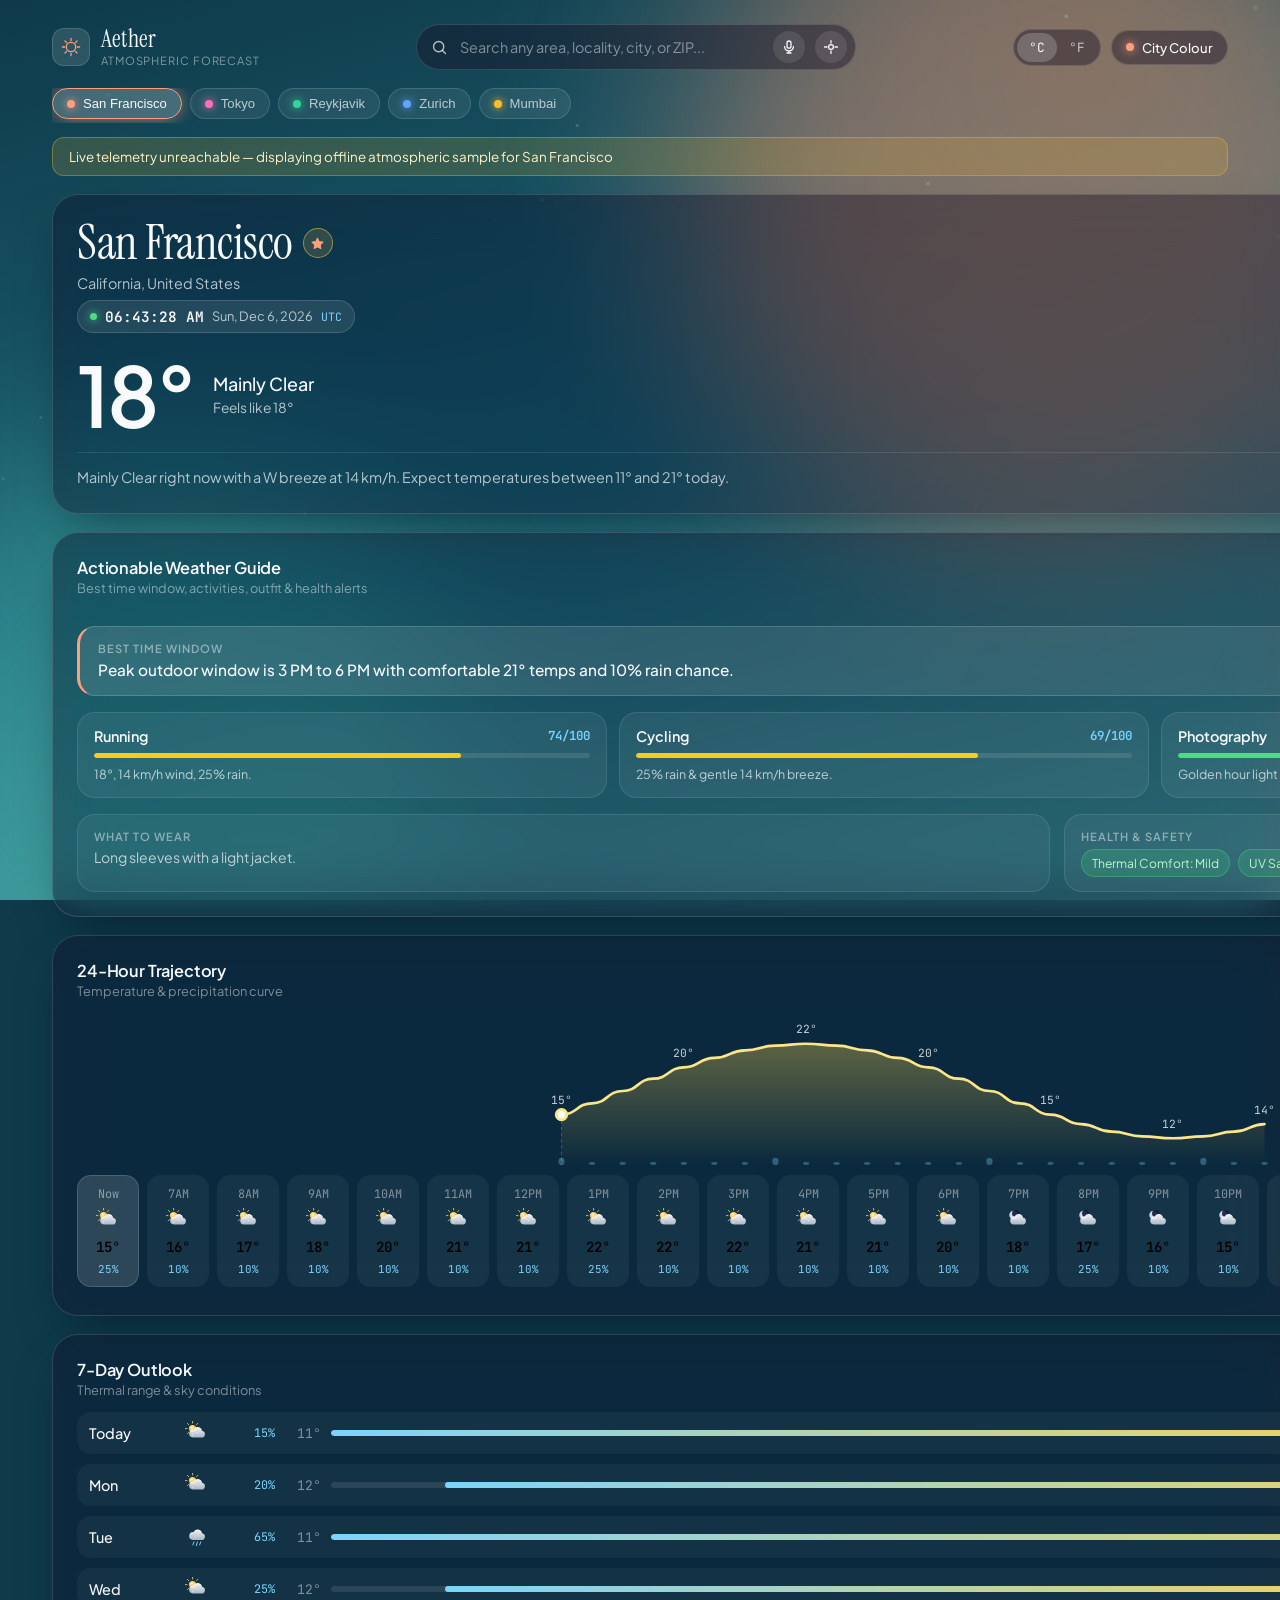
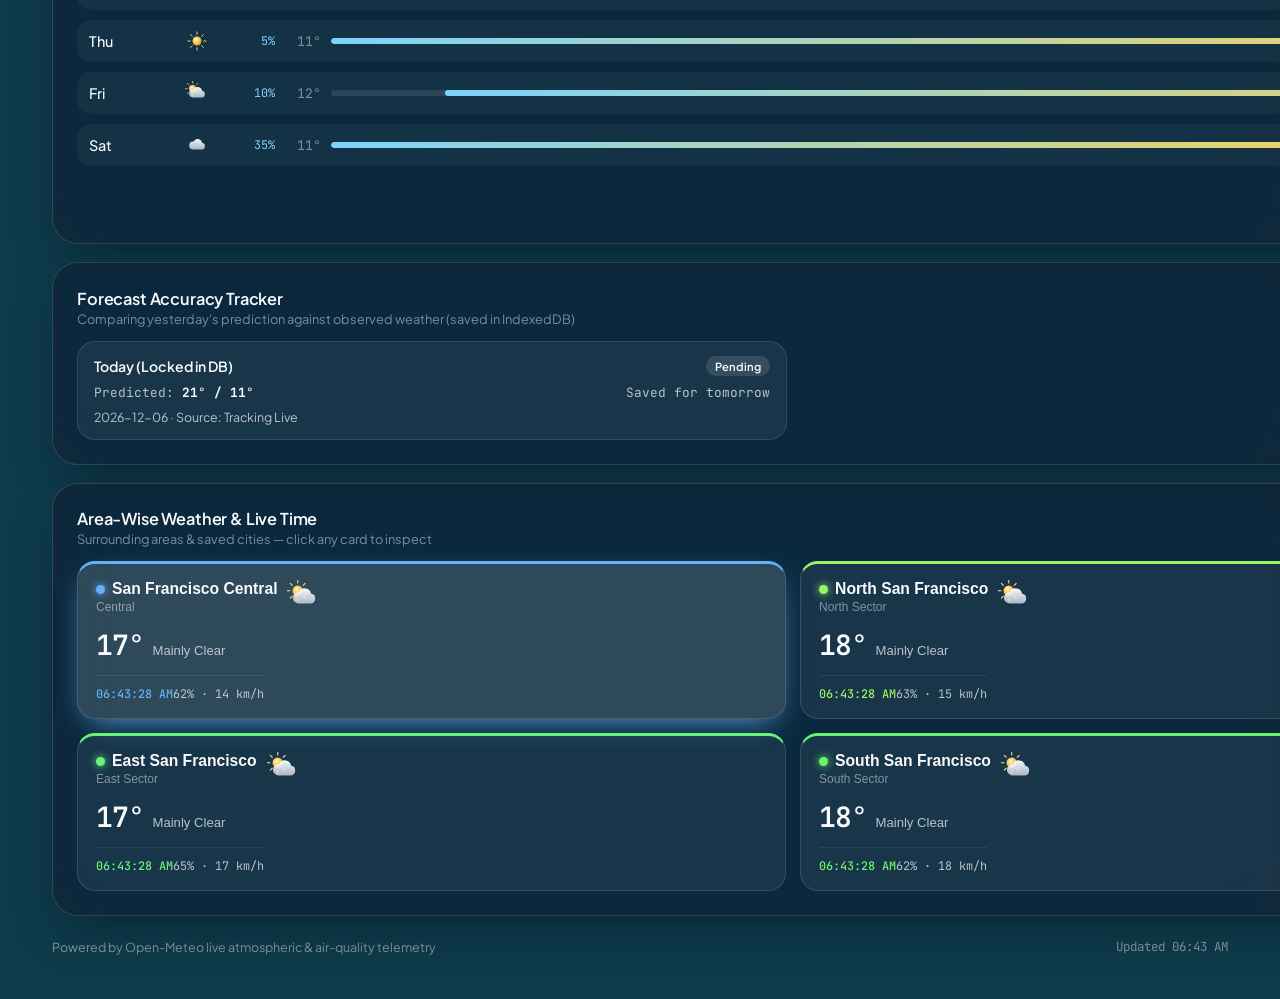
==== index.html @ 6ff091e8 "Aether Weather - live forecast dashboard" ====
<!DOCTYPE html>
<html lang="en">
<head>
  <meta charset="UTF-8" />
  <meta name="viewport" content="width=device-width, initial-scale=1.0" />
  <title>Aether — Atmospheric Weather Forecast</title>
  <link rel="preconnect" href="https://fonts.googleapis.com" />
  <link rel="preconnect" href="https://fonts.gstatic.com" crossorigin />
  <link
    href="https://fonts.googleapis.com/css2?family=Instrument+Serif:ital@0;1&family=JetBrains+Mono:wght@400;500&family=Plus+Jakarta+Sans:wght@400;500;600;700&display=swap"
    rel="stylesheet"
  />
  <link rel="stylesheet" href="styles.css" />
</head>
<body data-theme="clear-day">
  <!-- Shared SVG Gradients (avoids duplicate IDs across weather icons) -->
  <svg width="0" height="0" style="position:absolute;overflow:hidden" aria-hidden="true">
    <defs>
      <radialGradient id="sunCore" cx="40%" cy="35%" r="65%">
        <stop offset="0%" stop-color="#fef9c3" />
        <stop offset="100%" stop-color="#f59e0b" />
      </radialGradient>
      <linearGradient id="cloudGrad" x1="0%" y1="0%" x2="0%" y2="100%">
        <stop offset="0%" stop-color="#ffffff" stop-opacity="0.96" />
        <stop offset="100%" stop-color="#cbd5e1" stop-opacity="0.82" />
      </linearGradient>
    </defs>
  </svg>

  <!-- Dynamic Atmospheric Background -->
  <div class="sky-backdrop" aria-hidden="true">
    <div class="sky-orb orb-primary"></div>
    <div class="sky-orb orb-secondary"></div>
    <div class="sky-grain"></div>
    <canvas id="atmosphere-canvas"></canvas>
  </div>

  <div class="app-shell">
    <!-- Top Bar -->
    <header class="topbar">
      <div class="brand">
        <div class="brand-mark" aria-hidden="true">
          <svg viewBox="0 0 28 28" fill="none">
            <circle cx="14" cy="14" r="6" stroke="currentColor" stroke-width="1.6" />
            <path d="M14 3v3M14 22v3M3 14h3M22 14h3M6.2 6.2l2.1 2.1M19.7 19.7l2.1 2.1M21.8 6.2l-2.1 2.1M8.3 19.7l-2.1 2.1" stroke="currentColor" stroke-width="1.6" stroke-linecap="round" />
          </svg>
        </div>
        <div>
          <span class="brand-name">Aether</span>
          <span class="brand-tag">Atmospheric Forecast</span>
        </div>
      </div>

      <!-- Search Bar -->
      <div class="search-wrap" id="search-wrap">
        <div class="search-box">
          <svg class="search-icon" viewBox="0 0 20 20" fill="none" aria-hidden="true">
            <circle cx="9" cy="9" r="6" stroke="currentColor" stroke-width="1.6" />
            <path d="M13.5 13.5L17 17" stroke="currentColor" stroke-width="1.6" stroke-linecap="round" />
          </svg>
          <input
            id="city-search"
            type="text"
            placeholder="Search any area, locality, city, or ZIP..."
            autocomplete="off"
            aria-label="Search area or city"
          />
          <button id="voice-btn" class="icon-btn" title="Voice search (e.g. 'Weather in Pune')" aria-label="Voice search">
            <svg viewBox="0 0 20 20" fill="none">
              <rect x="7.5" y="2.5" width="5" height="9" rx="2.5" stroke="currentColor" stroke-width="1.6" />
              <path d="M4.5 9.5a5.5 5.5 0 0 0 11 0M10 15v2.5M7.5 17.5h5" stroke="currentColor" stroke-width="1.6" stroke-linecap="round" />
            </svg>
          </button>
          <button id="geo-btn" class="icon-btn" title="Use current location" aria-label="Use current location">
            <svg viewBox="0 0 20 20" fill="none">
              <circle cx="10" cy="10" r="3" stroke="currentColor" stroke-width="1.6" />
              <path d="M10 2v3M10 15v3M2 10h3M15 10h3" stroke="currentColor" stroke-width="1.6" stroke-linecap="round" />
            </svg>
          </button>
        </div>
        <ul id="search-results" class="search-results" role="listbox" hidden></ul>
      </div>

      <!-- Controls -->
      <div class="topbar-actions">
        <div class="unit-toggle" role="group" aria-label="Temperature unit">
          <button class="unit-btn active" data-unit="C">°C</button>
          <button class="unit-btn" data-unit="F">°F</button>
        </div>

        <div class="mood-select-wrap">
          <button id="mood-toggle-btn" class="pill-btn" title="City colour palette or sky mood">
            <span class="mood-dot"></span>
            <span id="mood-label">City Colour</span>
          </button>
          <div id="mood-menu" class="mood-menu" hidden>
            <button data-mood="auto" class="active">City Colour (Auto)</button>
            <button data-mood="clear-day">Clear Daylight</button>
            <button data-mood="golden-dusk">Golden Dusk</button>
            <button data-mood="rain">Monsoon Rain</button>
            <button data-mood="snow">Alpine Snow</button>
            <button data-mood="night">Starlit Night</button>
          </div>
        </div>
      </div>
    </header>

    <!-- Saved Cities Bar -->
    <nav class="saved-cities" id="saved-cities" aria-label="Saved locations"></nav>

    <!-- Status Notice (only shown on fallback/error) -->
    <div id="status-banner" class="status-banner" hidden></div>

    <!-- Main Dashboard Grid -->
    <main class="dashboard">
      <!-- Hero Current Weather -->
      <section class="card hero-card">
        <div class="hero-top">
          <div class="location-meta">
            <div class="location-title-row">
              <h1 id="city-name" class="city-name">Loading...</h1>
              <button id="pin-city-btn" class="pin-btn" title="Pin city to quick bar" aria-label="Pin city">
                <svg viewBox="0 0 20 20" fill="none">
                  <path d="M10 3l2.2 4.5 5 .7-3.6 3.5.8 5-4.4-2.3-4.4 2.3.8-5L2.8 8.2l5-.7L10 3z" stroke="currentColor" stroke-width="1.5" stroke-linejoin="round" />
                </svg>
              </button>
            </div>
            <p id="city-region" class="city-region">—</p>
            <div class="live-clock-box">
              <span class="live-dot" aria-hidden="true"></span>
              <span id="live-time" class="live-time mono">--:--:--</span>
              <span id="live-date" class="live-date">—</span>
              <span id="live-tz" class="live-tz mono">—</span>
            </div>
          </div>

          <div class="hero-emblem" id="hero-emblem" aria-hidden="true"></div>
        </div>

        <div class="hero-main">
          <div class="temp-display">
            <span id="current-temp" class="current-temp">--°</span>
            <div class="temp-meta">
              <span id="condition-text" class="condition-text">—</span>
              <span id="feels-like" class="feels-like">Feels like --°</span>
            </div>
          </div>

          <div class="hero-range">
            <div class="range-stat">
              <span class="stat-label">High</span>
              <span id="today-high" class="stat-val mono">--°</span>
            </div>
            <div class="range-divider"></div>
            <div class="range-stat">
              <span class="stat-label">Low</span>
              <span id="today-low" class="stat-val mono">--°</span>
            </div>
            <div class="range-divider"></div>
            <div class="range-stat">
              <span class="stat-label">Precip</span>
              <span id="today-precip" class="stat-val mono">--%</span>
            </div>
          </div>
        </div>

        <p id="atmosphere-summary" class="atmosphere-summary">
          Gathering real-time atmospheric telemetry...
        </p>
      </section>

      <!-- Practical "So What?" Card: Best Window, Activities, Outfit & Health -->
      <section class="card insights-card" id="insights-section">
        <div class="card-header">
          <div>
            <h2 class="card-title">Actionable Weather Guide</h2>
            <p class="card-subtitle">Best time window, activities, outfit &amp; health alerts</p>
          </div>
          <span id="umbrella-pill" class="badge">—</span>
        </div>

        <div class="window-banner" id="best-window-banner">
          <span class="window-kicker">Best Time Window</span>
          <p id="best-window-text" class="window-text">Analyzing hourly forecast...</p>
        </div>

        <div class="activities-grid" id="activities-grid"></div>

        <div class="wear-health-row">
          <div class="wear-box">
            <span class="mini-label">What to Wear</span>
            <p id="wear-advice" class="wear-text">—</p>
          </div>
          <div class="health-box">
            <span class="mini-label">Health &amp; Safety</span>
            <div id="health-alerts" class="health-pills"></div>
          </div>
        </div>
      </section>

      <!-- Hourly Forecast + Interactive SVG Curve -->
      <section class="card hourly-card">
        <div class="card-header">
          <div>
            <h2 class="card-title">24-Hour Trajectory</h2>
            <p class="card-subtitle">Temperature &amp; precipitation curve</p>
          </div>
          <div id="hourly-focus-readout" class="hourly-focus mono">Hover or tap an hour</div>
        </div>

        <div class="curve-container">
          <svg id="hourly-curve-svg" viewBox="0 0 720 144" aria-label="24-hour temperature curve"></svg>
        </div>

        <div class="hourly-strip" id="hourly-strip"></div>
      </section>

      <!-- 7-Day Outlook -->
      <section class="card weekly-card">
        <div class="card-header">
          <div>
            <h2 class="card-title">7-Day Outlook</h2>
            <p class="card-subtitle">Thermal range &amp; sky conditions</p>
          </div>
        </div>
        <div class="weekly-list" id="weekly-list"></div>
      </section>

      <!-- Telemetry Bento Grid -->
      <section class="telemetry-grid">
        <!-- Air Quality -->
        <article class="card metric-card">
          <div class="metric-head">
            <span class="metric-label">Air Quality</span>
            <span id="aqi-badge" class="badge">—</span>
          </div>
          <div class="metric-primary">
            <span id="aqi-value" class="metric-value mono">--</span>
            <span class="metric-unit">US AQI</span>
          </div>
          <div class="aqi-bar-track">
            <div id="aqi-bar-fill" class="aqi-bar-fill" style="width: 0%"></div>
          </div>
          <p id="aqi-detail" class="metric-foot">PM2.5 — · PM10 —</p>
        </article>

        <!-- Solar Arc -->
        <article class="card metric-card">
          <div class="metric-head">
            <span class="metric-label">Solar Cycle</span>
            <span id="daylight-duration" class="metric-tag mono">--h --m</span>
          </div>
          <div class="solar-arc-wrap">
            <svg id="solar-arc-svg" viewBox="0 0 220 96" aria-hidden="true">
              <defs>
                <linearGradient id="solarGrad" x1="0%" y1="0%" x2="100%" y2="0%">
                  <stop offset="0%" stop-color="rgba(255,255,255,0.25)" />
                  <stop offset="50%" stop-color="rgba(255,214,130,0.95)" />
                  <stop offset="100%" stop-color="rgba(255,255,255,0.25)" />
                </linearGradient>
              </defs>
              <line x1="14" y1="78" x2="206" y2="78" stroke="rgba(255,255,255,0.16)" stroke-dasharray="3 4" />
              <path d="M 22 78 A 88 68 0 0 1 198 78" fill="none" stroke="rgba(255,255,255,0.14)" stroke-width="2" />
              <path id="solar-progress-path" d="M 22 78 A 88 68 0 0 1 198 78" fill="none" stroke="url(#solarGrad)" stroke-width="2.5" stroke-linecap="round" />
              <circle id="solar-sun-dot" cx="110" cy="10" r="6" fill="#ffd98a" />
              <circle id="solar-sun-glow" cx="110" cy="10" r="12" fill="rgba(255,217,138,0.28)" />
            </svg>
          </div>
          <div class="solar-times mono">
            <span>↑ <strong id="sunrise-time">--:--</strong></span>
            <span id="moon-phase-label" class="moon-chip" title="Current lunar phase">◐ —</span>
            <span>↓ <strong id="sunset-time">--:--</strong></span>
          </div>
        </article>

        <!-- Wind Compass -->
        <article class="card metric-card">
          <div class="metric-head">
            <span class="metric-label">Wind</span>
            <span id="wind-dir-label" class="metric-tag mono">—</span>
          </div>
          <div class="wind-body">
            <div>
              <div class="metric-primary">
                <span id="wind-speed" class="metric-value mono">--</span>
                <span id="wind-unit" class="metric-unit">km/h</span>
              </div>
              <p id="wind-gusts" class="metric-foot">Gusts up to -- km/h</p>
            </div>
            <div class="compass" aria-hidden="true">
              <span class="compass-n">N</span>
              <div class="compass-needle" id="compass-needle"></div>
            </div>
          </div>
        </article>

        <!-- UV Index -->
        <article class="card metric-card">
          <div class="metric-head">
            <span class="metric-label">UV Index</span>
            <span id="uv-badge" class="badge">—</span>
          </div>
          <div class="metric-primary">
            <span id="uv-value" class="metric-value mono">--</span>
            <span class="metric-unit">index</span>
          </div>
          <div class="uv-scale">
            <div id="uv-marker" class="uv-marker" style="left: 0%"></div>
          </div>
          <p id="uv-advice" class="metric-foot">—</p>
        </article>

        <!-- Humidity & Dew Point -->
        <article class="card metric-card">
          <div class="metric-head">
            <span class="metric-label">Humidity</span>
            <span class="metric-tag">Dew Point</span>
          </div>
          <div class="metric-primary">
            <span id="humidity-value" class="metric-value mono">--%</span>
          </div>
          <p id="dew-point" class="metric-foot">Dew point at --° right now</p>
        </article>

        <!-- Pressure & Visibility -->
        <article class="card metric-card">
          <div class="metric-head">
            <span class="metric-label">Pressure &amp; Clarity</span>
            <span id="cloud-cover" class="metric-tag mono">--% clouds</span>
          </div>
          <div class="metric-primary">
            <span id="pressure-value" class="metric-value mono">----</span>
            <span class="metric-unit">hPa</span>
          </div>
          <p id="visibility-value" class="metric-foot">Visibility -- km</p>
        </article>
      </section>

      <!-- Smart Forecast Accuracy Tracker (IndexedDB + Previous Runs) -->
      <section class="card accuracy-card" id="accuracy-section">
        <div class="card-header area-header">
          <div>
            <h2 class="card-title">Forecast Accuracy Tracker</h2>
            <p id="accuracy-subtitle" class="card-subtitle">Comparing yesterday's prediction against observed weather (saved in IndexedDB)</p>
          </div>
          <div class="accuracy-score-pill">
            <span class="mini-label">City Score</span>
            <span id="accuracy-score" class="accuracy-score-val mono">--%</span>
          </div>
        </div>
        <div id="accuracy-grid" class="accuracy-grid"></div>
      </section>

      <!-- Area-Wise Weather & Live Time -->
      <section class="card area-wise-card" id="area-wise-section">
        <div class="card-header area-header">
          <div>
            <h2 class="card-title">Area-Wise Weather &amp; Live Time</h2>
            <p id="area-subtitle" class="card-subtitle">Surrounding areas &amp; saved cities — click any card to inspect</p>
          </div>
          <div class="area-tabs" role="tablist" aria-label="Area view mode">
            <button class="area-tab active" data-area-tab="nearby" role="tab" aria-selected="true">Nearby Areas</button>
            <button class="area-tab" data-area-tab="saved" role="tab" aria-selected="false">All Cities</button>
          </div>
        </div>
        <div class="area-grid" id="area-grid"></div>
      </section>
    </main>

    <footer class="footer">
      <span>Powered by Open-Meteo live atmospheric &amp; air-quality telemetry</span>
      <span id="last-updated" class="mono">Updated —</span>
    </footer>
  </div>

  <script src="app.js"></script>
</body>
</html>
---- styles.css ----
:root {
  --font-sans: "Plus Jakarta Sans", -apple-system, BlinkMacSystemFont, "Segoe UI", sans-serif;
  --font-serif: "Instrument Serif", Georgia, serif;
  --font-mono: "JetBrains Mono", ui-monospace, SFMono-Regular, monospace;

  --text-primary: #f8fafc;
  --text-secondary: rgba(248, 250, 252, 0.72);
  --text-muted: rgba(248, 250, 252, 0.48);

  --glass-bg: rgba(15, 23, 42, 0.36);
  --glass-bg-hover: rgba(15, 23, 42, 0.48);
  --glass-border: rgba(255, 255, 255, 0.14);
  --glass-highlight: rgba(255, 255, 255, 0.22);

  --accent: #7dd3fc;
  --accent-warm: #fcd34d;

  /* Theme backdrop defaults (Clear Day) */
  --sky-top: #1a4b84;
  --sky-mid: #3a77b5;
  --sky-bottom: #73a6d4;
  --orb-1: rgba(253, 224, 71, 0.34);
  --orb-2: rgba(125, 211, 252, 0.28);

  --radius-lg: 26px;
  --radius-md: 18px;
  --radius-sm: 12px;
  --shadow-card: 0 20px 50px -20px rgba(3, 7, 18, 0.55);
}

/* Dynamic Atmospheric Themes */
body[data-theme="clear-day"] {
  --sky-top: #143d73;
  --sky-mid: #2b68a8;
  --sky-bottom: #6ca6d9;
  --orb-1: rgba(254, 240, 138, 0.36);
  --orb-2: rgba(56, 189, 248, 0.3);
  --accent: #bae6fd;
}

body[data-theme="golden-dusk"] {
  --sky-top: #261b3e;
  --sky-mid: #7d385a;
  --sky-bottom: #d97a54;
  --orb-1: rgba(251, 146, 60, 0.45);
  --orb-2: rgba(244, 114, 182, 0.28);
  --accent: #fed7aa;
  --glass-bg: rgba(24, 16, 36, 0.42);
}

body[data-theme="rain"] {
  --sky-top: #0f1c2e;
  --sky-mid: #1d354d;
  --sky-bottom: #334e68;
  --orb-1: rgba(96, 165, 250, 0.24);
  --orb-2: rgba(45, 212, 191, 0.16);
  --accent: #93c5fd;
  --glass-bg: rgba(10, 18, 30, 0.48);
}

body[data-theme="snow"] {
  --sky-top: #2a3e59;
  --sky-mid: #4e6988;
  --sky-bottom: #8ba5c0;
  --orb-1: rgba(224, 242, 254, 0.38);
  --orb-2: rgba(186, 230, 253, 0.28);
  --accent: #e0f2fe;
  --glass-bg: rgba(19, 31, 48, 0.4);
}

body[data-theme="night"] {
  --sky-top: #060b19;
  --sky-mid: #0e1933;
  --sky-bottom: #1b2c4f;
  --orb-1: rgba(129, 140, 248, 0.26);
  --orb-2: rgba(56, 189, 248, 0.18);
  --accent: #c7d2fe;
  --glass-bg: rgba(8, 13, 28, 0.54);
}

*,
*::before,
*::after {
  box-sizing: border-box;
}

html,
body {
  margin: 0;
  padding: 0;
  min-height: 100%;
  font-family: var(--font-sans);
  color: var(--text-primary);
  background: var(--sky-top);
  -webkit-font-smoothing: antialiased;
  overflow-x: hidden;
}

.mono {
  font-family: var(--font-mono);
  font-variant-numeric: tabular-nums;
}

/* Sky Backdrop */
.sky-backdrop {
  position: fixed;
  inset: 0;
  z-index: 0;
  background: linear-gradient(165deg, var(--sky-top) 0%, var(--sky-mid) 52%, var(--sky-bottom) 100%);
  transition: background 1.2s ease;
  overflow: hidden;
  pointer-events: none;
}

.sky-orb {
  position: absolute;
  border-radius: 50%;
  filter: blur(85px);
  transition: background 1.2s ease, transform 1.2s ease;
  animation: drift 22s ease-in-out infinite alternate;
}

.orb-primary {
  width: 56vw;
  height: 56vw;
  max-width: 720px;
  max-height: 720px;
  top: -18%;
  right: -10%;
  background: var(--orb-1);
}

.orb-secondary {
  width: 48vw;
  height: 48vw;
  max-width: 620px;
  max-height: 620px;
  bottom: -18%;
  left: -12%;
  background: var(--orb-2);
  animation-delay: -9s;
}

.sky-grain {
  position: absolute;
  inset: 0;
  opacity: 0.04;
  background-image: radial-gradient(rgba(255, 255, 255, 0.8) 0.6px, transparent 0.6px);
  background-size: 14px 14px;
}

#atmosphere-canvas {
  position: absolute;
  inset: 0;
  width: 100%;
  height: 100%;
}

@keyframes drift {
  0% { transform: translate3d(0, 0, 0) scale(1); }
  100% { transform: translate3d(-35px, 28px, 0) scale(1.08); }
}

/* App Shell */
.app-shell {
  position: relative;
  z-index: 1;
  max-width: 1220px;
  margin: 0 auto;
  padding: 24px 22px 44px;
}

/* Top Bar */
.topbar {
  display: flex;
  align-items: center;
  justify-content: space-between;
  gap: 16px;
  flex-wrap: wrap;
}

.brand {
  display: flex;
  align-items: center;
  gap: 11px;
}

.brand-mark {
  width: 38px;
  height: 38px;
  display: grid;
  place-items: center;
  border-radius: 12px;
  background: rgba(255, 255, 255, 0.12);
  border: 1px solid var(--glass-border);
  backdrop-filter: blur(14px);
  color: var(--accent-warm);
}

.brand-mark svg {
  width: 22px;
  height: 22px;
}

.brand-name {
  display: block;
  font-family: var(--font-serif);
  font-size: 1.5rem;
  line-height: 1;
  letter-spacing: 0.01em;
}

.brand-tag {
  display: block;
  font-size: 0.7rem;
  letter-spacing: 0.08em;
  text-transform: uppercase;
  color: var(--text-muted);
  margin-top: 2px;
}

/* Search Box */
.search-wrap {
  position: relative;
  flex: 1 1 320px;
  max-width: 440px;
}

.search-box {
  display: flex;
  align-items: center;
  gap: 10px;
  padding: 6px 8px 6px 14px;
  border-radius: 999px;
  background: var(--glass-bg);
  border: 1px solid var(--glass-border);
  backdrop-filter: blur(20px);
  transition: border-color 0.2s ease, background 0.2s ease;
}

.search-box:focus-within {
  border-color: var(--glass-highlight);
  background: var(--glass-bg-hover);
}

.search-icon {
  width: 17px;
  height: 17px;
  color: var(--text-secondary);
  flex-shrink: 0;
}

.search-box input {
  flex: 1;
  border: none;
  outline: none;
  background: transparent;
  color: var(--text-primary);
  font-family: inherit;
  font-size: 0.9rem;
}

.search-box input::placeholder {
  color: var(--text-muted);
}

.icon-btn {
  width: 32px;
  height: 32px;
  border-radius: 50%;
  border: none;
  background: rgba(255, 255, 255, 0.1);
  color: var(--text-primary);
  display: grid;
  place-items: center;
  cursor: pointer;
  transition: background 0.2s ease, transform 0.15s ease;
}

.icon-btn:hover {
  background: rgba(255, 255, 255, 0.2);
}

.icon-btn:active {
  transform: scale(0.94);
}

.icon-btn.listening {
  background: rgba(248, 113, 113, 0.3);
  color: #fecaca;
  box-shadow: 0 0 0 3px rgba(248, 113, 113, 0.25);
  animation: pulseLive 1s ease-in-out infinite;
}

.icon-btn svg {
  width: 16px;
  height: 16px;
}

.search-results {
  position: absolute;
  top: calc(100% + 8px);
  left: 0;
  right: 0;
  margin: 0;
  padding: 6px;
  list-style: none;
  background: rgba(12, 19, 36, 0.9);
  border: 1px solid var(--glass-border);
  border-radius: var(--radius-md);
  backdrop-filter: blur(24px);
  box-shadow: var(--shadow-card);
  z-index: 30;
  max-height: 290px;
  overflow-y: auto;
}

.search-results li {
  display: flex;
  justify-content: space-between;
  align-items: center;
  padding: 10px 12px;
  border-radius: 10px;
  cursor: pointer;
  font-size: 0.88rem;
  transition: background 0.15s ease;
}

.search-results li:hover {
  background: rgba(255, 255, 255, 0.1);
}

.search-result-sub {
  color: var(--text-muted);
  font-size: 0.78rem;
}

/* Topbar Controls */
.topbar-actions {
  display: flex;
  align-items: center;
  gap: 10px;
}

.unit-toggle {
  display: flex;
  padding: 3px;
  border-radius: 999px;
  background: var(--glass-bg);
  border: 1px solid var(--glass-border);
  backdrop-filter: blur(18px);
}

.unit-btn {
  border: none;
  background: transparent;
  color: var(--text-secondary);
  font-family: var(--font-mono);
  font-size: 0.8rem;
  padding: 6px 12px;
  border-radius: 999px;
  cursor: pointer;
  transition: background 0.2s ease, color 0.2s ease;
}

.unit-btn.active {
  background: rgba(255, 255, 255, 0.2);
  color: var(--text-primary);
}

.mood-select-wrap {
  position: relative;
}

.pill-btn {
  display: flex;
  align-items: center;
  gap: 8px;
  padding: 8px 14px;
  border-radius: 999px;
  border: 1px solid var(--glass-border);
  background: var(--glass-bg);
  color: var(--text-primary);
  font-family: inherit;
  font-size: 0.82rem;
  font-weight: 500;
  cursor: pointer;
  backdrop-filter: blur(18px);
  transition: background 0.2s ease;
}

.pill-btn:hover {
  background: var(--glass-bg-hover);
}

.mood-dot {
  width: 8px;
  height: 8px;
  border-radius: 50%;
  background: var(--accent-warm);
  box-shadow: 0 0 10px var(--accent-warm);
}

.mood-menu {
  position: absolute;
  right: 0;
  top: calc(100% + 8px);
  min-width: 180px;
  padding: 6px;
  border-radius: var(--radius-md);
  background: rgba(12, 19, 36, 0.92);
  border: 1px solid var(--glass-border);
  backdrop-filter: blur(24px);
  box-shadow: var(--shadow-card);
  z-index: 30;
  display: flex;
  flex-direction: column;
  gap: 2px;
}

.mood-menu[hidden] {
  display: none;
}

.mood-menu button {
  border: none;
  background: transparent;
  color: var(--text-secondary);
  text-align: left;
  padding: 9px 12px;
  border-radius: 10px;
  font-family: inherit;
  font-size: 0.84rem;
  cursor: pointer;
}

.mood-menu button:hover,
.mood-menu button.active {
  background: rgba(255, 255, 255, 0.12);
  color: var(--text-primary);
}

/* Saved Cities Bar */
.saved-cities {
  display: flex;
  align-items: center;
  gap: 8px;
  margin-top: 18px;
  overflow-x: auto;
  padding-bottom: 4px;
  scrollbar-width: none;
}

.saved-cities::-webkit-scrollbar {
  display: none;
}

.city-chip {
  display: inline-flex;
  align-items: center;
  gap: 8px;
  padding: 7px 14px;
  border-radius: 999px;
  border: 1px solid var(--glass-border);
  background: rgba(255, 255, 255, 0.08);
  color: var(--text-secondary);
  font-size: 0.82rem;
  font-weight: 500;
  cursor: pointer;
  white-space: nowrap;
  backdrop-filter: blur(12px);
  transition: all 0.2s ease;
}

.city-chip-dot {
  width: 8px;
  height: 8px;
  border-radius: 50%;
  background: var(--chip-color, var(--accent));
  box-shadow: 0 0 8px var(--chip-color, var(--accent));
  flex-shrink: 0;
}

.city-chip:hover {
  background: rgba(255, 255, 255, 0.16);
  color: var(--text-primary);
}

.city-chip.active {
  background: rgba(255, 255, 255, 0.22);
  border-color: var(--chip-color, var(--glass-highlight));
  color: var(--text-primary);
  box-shadow: 0 0 18px -4px var(--chip-color, transparent);
}

.status-banner {
  margin-top: 14px;
  padding: 10px 16px;
  border-radius: var(--radius-sm);
  background: rgba(251, 191, 36, 0.15);
  border: 1px solid rgba(251, 191, 36, 0.35);
  color: #fef3c7;
  font-size: 0.84rem;
}

/* Main Dashboard Grid */
.dashboard {
  display: grid;
  grid-template-columns: 1.15fr 1fr;
  gap: 18px;
  margin-top: 18px;
}

.card {
  background: var(--glass-bg);
  border: 1px solid var(--glass-border);
  border-radius: var(--radius-lg);
  backdrop-filter: blur(26px) saturate(135%);
  box-shadow: var(--shadow-card);
  padding: 24px;
  transition: transform 0.25s ease, border-color 0.25s ease;
  animation: cardEnter 0.55s cubic-bezier(0.22, 1, 0.36, 1) both;
}

@keyframes cardEnter {
  from {
    opacity: 0;
    transform: translateY(10px);
  }
  to {
    opacity: 1;
    transform: translateY(0);
  }
}

.card:hover {
  border-color: var(--glass-highlight);
}

.card-header {
  display: flex;
  justify-content: space-between;
  align-items: flex-start;
  gap: 12px;
  margin-bottom: 14px;
}

.card-title {
  margin: 0;
  font-size: 1.02rem;
  font-weight: 600;
  letter-spacing: -0.01em;
}

.card-subtitle {
  margin: 2px 0 0;
  font-size: 0.8rem;
  color: var(--text-muted);
}

/* Hero Card */
.hero-card {
  display: flex;
  flex-direction: column;
  justify-content: space-between;
  min-height: 310px;
}

.hero-top {
  display: flex;
  justify-content: space-between;
  align-items: flex-start;
  gap: 16px;
}

.location-title-row {
  display: flex;
  align-items: center;
  gap: 10px;
}

.city-name {
  margin: 0;
  font-family: var(--font-serif);
  font-size: clamp(2.1rem, 4vw, 3rem);
  font-weight: 400;
  line-height: 1.02;
  letter-spacing: -0.01em;
}

.pin-btn {
  width: 30px;
  height: 30px;
  border-radius: 50%;
  border: 1px solid var(--glass-border);
  background: rgba(255, 255, 255, 0.08);
  color: var(--text-secondary);
  display: grid;
  place-items: center;
  cursor: pointer;
  transition: all 0.2s ease;
}

.pin-btn:hover,
.pin-btn.pinned {
  color: var(--accent-warm);
  border-color: rgba(252, 211, 77, 0.5);
  background: rgba(252, 211, 77, 0.14);
}

.pin-btn.pinned svg path {
  fill: currentColor;
}

.pin-btn svg {
  width: 15px;
  height: 15px;
}

.city-region {
  margin: 6px 0 8px;
  font-size: 0.9rem;
  color: var(--text-secondary);
}

.live-clock-box {
  display: inline-flex;
  align-items: center;
  flex-wrap: wrap;
  gap: 8px;
  padding: 6px 12px;
  border-radius: 999px;
  background: rgba(255, 255, 255, 0.09);
  border: 1px solid rgba(255, 255, 255, 0.14);
}

.live-dot {
  width: 7px;
  height: 7px;
  border-radius: 50%;
  background: #4ade80;
  box-shadow: 0 0 8px #4ade80;
  animation: pulseLive 2s ease-in-out infinite;
}

@keyframes pulseLive {
  0%, 100% { opacity: 1; transform: scale(1); }
  50% { opacity: 0.45; transform: scale(0.85); }
}

.live-time {
  font-size: 0.9rem;
  font-weight: 600;
  color: var(--text-primary);
}

.live-date {
  font-size: 0.8rem;
  color: var(--text-secondary);
}

.live-tz {
  font-size: 0.72rem;
  color: var(--accent);
}

.hero-emblem {
  width: 88px;
  height: 88px;
  flex-shrink: 0;
  filter: drop-shadow(0 12px 24px rgba(0, 0, 0, 0.25));
}

.hero-main {
  display: flex;
  align-items: flex-end;
  justify-content: space-between;
  gap: 20px;
  flex-wrap: wrap;
  margin: 22px 0 18px;
}

.temp-display {
  display: flex;
  align-items: center;
  gap: 18px;
}

.current-temp {
  font-size: clamp(3.8rem, 7vw, 5.2rem);
  font-weight: 600;
  letter-spacing: -0.04em;
  line-height: 0.95;
}

.temp-meta {
  display: flex;
  flex-direction: column;
  gap: 4px;
}

.condition-text {
  font-size: 1.12rem;
  font-weight: 500;
}

.feels-like {
  font-size: 0.86rem;
  color: var(--text-secondary);
}

.hero-range {
  display: flex;
  align-items: center;
  gap: 16px;
  padding: 12px 18px;
  border-radius: var(--radius-md);
  background: rgba(255, 255, 255, 0.08);
  border: 1px solid rgba(255, 255, 255, 0.1);
}

.range-stat {
  display: flex;
  flex-direction: column;
  gap: 2px;
}

.stat-label {
  font-size: 0.7rem;
  text-transform: uppercase;
  letter-spacing: 0.08em;
  color: var(--text-muted);
}

.stat-val {
  font-size: 0.96rem;
  font-weight: 500;
}

.range-divider {
  width: 1px;
  height: 26px;
  background: rgba(255, 255, 255, 0.14);
}

.atmosphere-summary {
  margin: 0;
  padding-top: 14px;
  border-top: 1px solid rgba(255, 255, 255, 0.1);
  font-size: 0.9rem;
  line-height: 1.5;
  color: var(--text-secondary);
}

/* Hourly Curve Card */
.hourly-card {
  display: flex;
  flex-direction: column;
  justify-content: space-between;
}

.hourly-focus {
  font-size: 0.78rem;
  color: var(--accent);
  padding: 4px 10px;
  border-radius: 999px;
  background: rgba(255, 255, 255, 0.08);
}

.curve-container {
  width: 100%;
  aspect-ratio: 720 / 144;
  min-height: 105px;
  max-height: 148px;
  margin: 4px 0 10px;
}

#hourly-curve-svg {
  width: 100%;
  height: 100%;
  display: block;
  overflow: visible;
}

.hourly-strip {
  display: grid;
  grid-auto-flow: column;
  grid-auto-columns: minmax(62px, 1fr);
  gap: 8px;
  overflow-x: auto;
  padding-bottom: 4px;
  scrollbar-width: thin;
  scrollbar-color: rgba(255, 255, 255, 0.2) transparent;
}

.hour-pill {
  display: flex;
  flex-direction: column;
  align-items: center;
  gap: 6px;
  padding: 10px 6px;
  border-radius: 14px;
  background: rgba(255, 255, 255, 0.05);
  border: 1px solid transparent;
  cursor: pointer;
  transition: all 0.18s ease;
}

.hour-pill:hover,
.hour-pill.active {
  background: rgba(255, 255, 255, 0.14);
  border-color: var(--glass-border);
}

.hour-time {
  font-size: 0.74rem;
  color: var(--text-muted);
}

.hour-icon {
  width: 24px;
  height: 24px;
}

.hour-temp {
  font-size: 0.88rem;
  font-weight: 600;
}

.hour-pop {
  font-size: 0.68rem;
  color: var(--accent);
}

/* Weekly Card */
.weekly-card {
  grid-column: 1 / 2;
}

.weekly-list {
  display: flex;
  flex-direction: column;
  gap: 10px;
}

.day-row {
  display: grid;
  grid-template-columns: 84px 34px 44px 1fr;
  align-items: center;
  gap: 12px;
  padding: 9px 12px;
  border-radius: 14px;
  background: rgba(255, 255, 255, 0.04);
  transition: background 0.18s ease;
}

.day-row:hover {
  background: rgba(255, 255, 255, 0.09);
}

.day-name {
  font-size: 0.9rem;
  font-weight: 500;
}

.day-icon {
  width: 24px;
  height: 24px;
}

.day-pop {
  font-size: 0.74rem;
  color: var(--accent);
  text-align: right;
}

.day-range-wrap {
  display: flex;
  align-items: center;
  gap: 10px;
}

.day-low,
.day-high {
  font-size: 0.82rem;
  width: 34px;
}

.day-low {
  color: var(--text-muted);
  text-align: right;
}

.day-bar-track {
  position: relative;
  flex: 1;
  height: 6px;
  border-radius: 999px;
  background: rgba(255, 255, 255, 0.1);
  overflow: hidden;
}

.day-bar-fill {
  position: absolute;
  top: 0;
  bottom: 0;
  border-radius: 999px;
  background: linear-gradient(90deg, #7dd3fc 0%, #fcd34d 100%);
}

/* Telemetry Bento Grid */
.telemetry-grid {
  display: grid;
  grid-template-columns: repeat(2, 1fr);
  gap: 14px;
}

.metric-card {
  padding: 18px 20px;
  display: flex;
  flex-direction: column;
  justify-content: space-between;
  min-height: 146px;
}

.metric-head {
  display: flex;
  justify-content: space-between;
  align-items: center;
  gap: 8px;
}

.metric-label {
  font-size: 0.75rem;
  text-transform: uppercase;
  letter-spacing: 0.08em;
  color: var(--text-muted);
  font-weight: 600;
}

.metric-tag {
  font-size: 0.76rem;
  color: var(--text-secondary);
}

.badge {
  font-size: 0.7rem;
  font-weight: 600;
  padding: 3px 9px;
  border-radius: 999px;
  background: rgba(255, 255, 255, 0.12);
  color: var(--text-primary);
}

.badge.good { background: rgba(74, 222, 128, 0.2); color: #bbf7d0; }
.badge.moderate { background: rgba(250, 204, 21, 0.22); color: #fef08a; }
.badge.high { background: rgba(251, 146, 60, 0.24); color: #fed7aa; }
.badge.severe { background: rgba(248, 113, 113, 0.24); color: #fecaca; }

.metric-primary {
  display: flex;
  align-items: baseline;
  gap: 6px;
  margin: 10px 0 6px;
}

.metric-value {
  font-size: 1.9rem;
  font-weight: 600;
  letter-spacing: -0.03em;
}

.metric-unit {
  font-size: 0.82rem;
  color: var(--text-muted);
}

.metric-foot {
  margin: 0;
  font-size: 0.78rem;
  color: var(--text-secondary);
}

/* AQI Bar */
.aqi-bar-track {
  height: 6px;
  border-radius: 999px;
  background: linear-gradient(90deg, #4ade80 0%, #facc15 35%, #fb923c 65%, #f87171 100%);
  position: relative;
  margin: 4px 0 8px;
  opacity: 0.85;
}

.aqi-bar-fill {
  position: absolute;
  top: -3px;
  width: 12px;
  height: 12px;
  border-radius: 50%;
  background: #fff;
  box-shadow: 0 0 0 3px rgba(15, 23, 42, 0.7);
  transform: translateX(-50%);
  transition: left 0.5s ease;
}

/* Solar Arc */
.solar-arc-wrap {
  width: 100%;
  max-width: 220px;
  margin: 2px auto 0;
}

#solar-arc-svg {
  width: 100%;
  height: auto;
  overflow: visible;
}

.solar-times {
  display: flex;
  justify-content: space-between;
  align-items: center;
  gap: 6px;
  font-size: 0.76rem;
  color: var(--text-secondary);
}

.moon-chip {
  font-size: 0.7rem;
  color: var(--accent);
  padding: 2px 8px;
  border-radius: 999px;
  background: rgba(255, 255, 255, 0.08);
  white-space: nowrap;
}

/* Wind Compass */
.wind-body {
  display: flex;
  align-items: center;
  justify-content: space-between;
  gap: 12px;
}

.compass {
  position: relative;
  width: 58px;
  height: 58px;
  border-radius: 50%;
  border: 1px solid var(--glass-border);
  background: rgba(255, 255, 255, 0.06);
  display: grid;
  place-items: center;
  flex-shrink: 0;
}

.compass-n {
  position: absolute;
  top: 4px;
  font-size: 0.6rem;
  font-family: var(--font-mono);
  color: var(--text-muted);
}

.compass-needle {
  width: 2px;
  height: 36px;
  background: linear-gradient(180deg, var(--accent-warm) 50%, rgba(255, 255, 255, 0.25) 50%);
  border-radius: 2px;
  transition: transform 0.6s cubic-bezier(0.22, 1, 0.36, 1);
}

/* UV Scale */
.uv-scale {
  position: relative;
  height: 6px;
  border-radius: 999px;
  background: linear-gradient(90deg, #4ade80 0%, #facc15 35%, #fb923c 65%, #f43f5e 100%);
  margin: 4px 0 8px;
}

.uv-marker {
  position: absolute;
  top: -3px;
  width: 12px;
  height: 12px;
  border-radius: 50%;
  background: #fff;
  box-shadow: 0 0 0 3px rgba(15, 23, 42, 0.75);
  transform: translateX(-50%);
  transition: left 0.5s ease;
}

/* Actionable Insights Card ("So What?") */
.insights-card {
  grid-column: 1 / -1;
  display: flex;
  flex-direction: column;
  gap: 16px;
}

.window-banner {
  padding: 14px 18px;
  border-radius: var(--radius-md);
  background: linear-gradient(120deg, rgba(255, 255, 255, 0.12), rgba(255, 255, 255, 0.05));
  border: 1px solid rgba(255, 255, 255, 0.16);
  border-left: 3px solid var(--accent-warm);
}

.window-kicker,
.mini-label {
  display: block;
  font-size: 0.7rem;
  text-transform: uppercase;
  letter-spacing: 0.09em;
  color: var(--text-muted);
  font-weight: 600;
  margin-bottom: 4px;
}

.window-text {
  margin: 0;
  font-size: 0.96rem;
  font-weight: 500;
  line-height: 1.45;
  color: var(--text-primary);
}

.activities-grid {
  display: grid;
  grid-template-columns: repeat(4, 1fr);
  gap: 12px;
}

.activity-tile {
  padding: 14px 16px;
  border-radius: var(--radius-md);
  background: rgba(255, 255, 255, 0.06);
  border: 1px solid rgba(255, 255, 255, 0.1);
  display: flex;
  flex-direction: column;
  gap: 8px;
}

.activity-top {
  display: flex;
  justify-content: space-between;
  align-items: center;
  gap: 8px;
}

.activity-name {
  font-size: 0.9rem;
  font-weight: 600;
}

.activity-score {
  font-size: 0.78rem;
  font-weight: 600;
  color: var(--accent);
}

.activity-bar {
  height: 5px;
  border-radius: 999px;
  background: rgba(255, 255, 255, 0.1);
  overflow: hidden;
}

.activity-bar-fill {
  height: 100%;
  border-radius: 999px;
  transition: width 0.5s ease;
}

.activity-reason {
  margin: 0;
  font-size: 0.78rem;
  line-height: 1.38;
  color: var(--text-secondary);
}

.wear-health-row {
  display: grid;
  grid-template-columns: 1fr 1.2fr;
  gap: 14px;
}

.wear-box,
.health-box {
  padding: 14px 16px;
  border-radius: var(--radius-md);
  background: rgba(255, 255, 255, 0.05);
  border: 1px solid rgba(255, 255, 255, 0.1);
}

.wear-text {
  margin: 4px 0 0;
  font-size: 0.88rem;
  line-height: 1.45;
  color: var(--text-secondary);
}

.health-pills {
  display: flex;
  flex-wrap: wrap;
  gap: 8px;
  margin-top: 6px;
}

.health-pill {
  font-size: 0.76rem;
  padding: 5px 10px;
  border-radius: 999px;
  background: rgba(255, 255, 255, 0.09);
  border: 1px solid rgba(255, 255, 255, 0.12);
  color: var(--text-primary);
}

.health-pill.warn {
  background: rgba(251, 146, 60, 0.22);
  border-color: rgba(251, 146, 60, 0.45);
  color: #fed7aa;
}

.health-pill.good {
  background: rgba(74, 222, 128, 0.16);
  border-color: rgba(74, 222, 128, 0.35);
  color: #bbf7d0;
}

/* Forecast Accuracy Card */
.accuracy-card {
  grid-column: 1 / -1;
}

.accuracy-score-pill {
  display: flex;
  align-items: center;
  gap: 10px;
  padding: 8px 14px;
  border-radius: 999px;
  background: rgba(255, 255, 255, 0.1);
  border: 1px solid var(--glass-border);
}

.accuracy-score-pill .mini-label {
  margin: 0;
}

.accuracy-score-val {
  font-size: 1.05rem;
  font-weight: 600;
  color: #86efac;
}

.accuracy-grid {
  display: grid;
  grid-template-columns: repeat(3, 1fr);
  gap: 12px;
}

.accuracy-tile {
  padding: 14px 16px;
  border-radius: var(--radius-md);
  background: rgba(255, 255, 255, 0.06);
  border: 1px solid rgba(255, 255, 255, 0.11);
  display: flex;
  flex-direction: column;
  gap: 8px;
}

.accuracy-head {
  display: flex;
  justify-content: space-between;
  align-items: center;
  gap: 8px;
}

.accuracy-day {
  font-size: 0.88rem;
  font-weight: 600;
}

.accuracy-rows {
  display: flex;
  justify-content: space-between;
  gap: 12px;
  font-size: 0.8rem;
  color: var(--text-secondary);
}

.accuracy-rows strong {
  color: var(--text-primary);
}

/* Area-Wise Weather Card */
.area-wise-card {
  grid-column: 1 / -1;
}

.area-header {
  align-items: center;
  flex-wrap: wrap;
}

.area-tabs {
  display: inline-flex;
  padding: 3px;
  border-radius: 999px;
  background: rgba(255, 255, 255, 0.08);
  border: 1px solid var(--glass-border);
}

.area-tab {
  border: none;
  background: transparent;
  color: var(--text-secondary);
  font-family: inherit;
  font-size: 0.8rem;
  font-weight: 500;
  padding: 6px 14px;
  border-radius: 999px;
  cursor: pointer;
  transition: all 0.2s ease;
}

.area-tab.active {
  background: rgba(255, 255, 255, 0.2);
  color: var(--text-primary);
}

.area-grid {
  display: grid;
  grid-template-columns: repeat(3, 1fr);
  gap: 14px;
}

.area-card {
  position: relative;
  display: flex;
  flex-direction: column;
  justify-content: space-between;
  gap: 12px;
  padding: 16px 18px;
  border-radius: var(--radius-md);
  background: rgba(255, 255, 255, 0.06);
  border: 1px solid rgba(255, 255, 255, 0.12);
  border-top: 3px solid var(--area-color, var(--accent));
  color: var(--text-primary);
  text-align: left;
  cursor: pointer;
  transition: transform 0.2s ease, background 0.2s ease, border-color 0.2s ease;
}

.area-card:hover {
  transform: translateY(-2px);
  background: rgba(255, 255, 255, 0.12);
  border-color: var(--area-color, var(--glass-highlight));
}

.area-card.active {
  background: rgba(255, 255, 255, 0.15);
  box-shadow: 0 10px 30px -12px var(--area-color, rgba(0, 0, 0, 0.4));
}

.area-card-top {
  display: flex;
  justify-content: space-between;
  align-items: flex-start;
  gap: 10px;
}

.area-name-row {
  display: flex;
  align-items: center;
  gap: 7px;
}

.area-swatch {
  width: 9px;
  height: 9px;
  border-radius: 50%;
  background: var(--area-color, var(--accent));
  box-shadow: 0 0 8px var(--area-color, var(--accent));
  flex-shrink: 0;
}

.area-name {
  font-size: 0.98rem;
  font-weight: 600;
}

.area-zone {
  font-size: 0.75rem;
  color: var(--text-muted);
  margin-top: 2px;
}

.area-icon {
  width: 34px;
  height: 34px;
  flex-shrink: 0;
}

.area-card-mid {
  display: flex;
  align-items: baseline;
  justify-content: space-between;
  gap: 8px;
}

.area-temp {
  font-size: 1.75rem;
  font-weight: 600;
  letter-spacing: -0.03em;
}

.area-cond {
  font-size: 0.82rem;
  color: var(--text-secondary);
}

.area-card-foot {
  display: flex;
  justify-content: space-between;
  align-items: center;
  padding-top: 10px;
  border-top: 1px solid rgba(255, 255, 255, 0.08);
  font-size: 0.74rem;
  color: var(--text-secondary);
}

.area-time {
  color: var(--area-color, var(--accent));
  font-weight: 500;
}

/* Footer */
.footer {
  margin-top: 22px;
  display: flex;
  justify-content: space-between;
  align-items: center;
  gap: 12px;
  flex-wrap: wrap;
  font-size: 0.78rem;
  color: var(--text-muted);
}

/* Responsive */
@media (max-width: 980px) {
  .dashboard {
    grid-template-columns: 1fr;
  }

  .weekly-card {
    grid-column: auto;
  }

  .activities-grid {
    grid-template-columns: repeat(2, 1fr);
  }

  .wear-health-row,
  .accuracy-grid,
  .area-grid {
    grid-template-columns: repeat(2, 1fr);
  }
}

@media (max-width: 600px) {
  .app-shell {
    padding: 16px 14px 32px;
  }

  .card {
    padding: 18px;
    border-radius: 22px;
  }

  .telemetry-grid,
  .activities-grid,
  .wear-health-row,
  .accuracy-grid,
  .area-grid {
    grid-template-columns: 1fr;
  }

  .hero-range {
    width: 100%;
    justify-content: space-between;
  }

  .day-row {
    grid-template-columns: 68px 28px 36px 1fr;
    gap: 8px;
    padding: 8px 6px;
  }
}
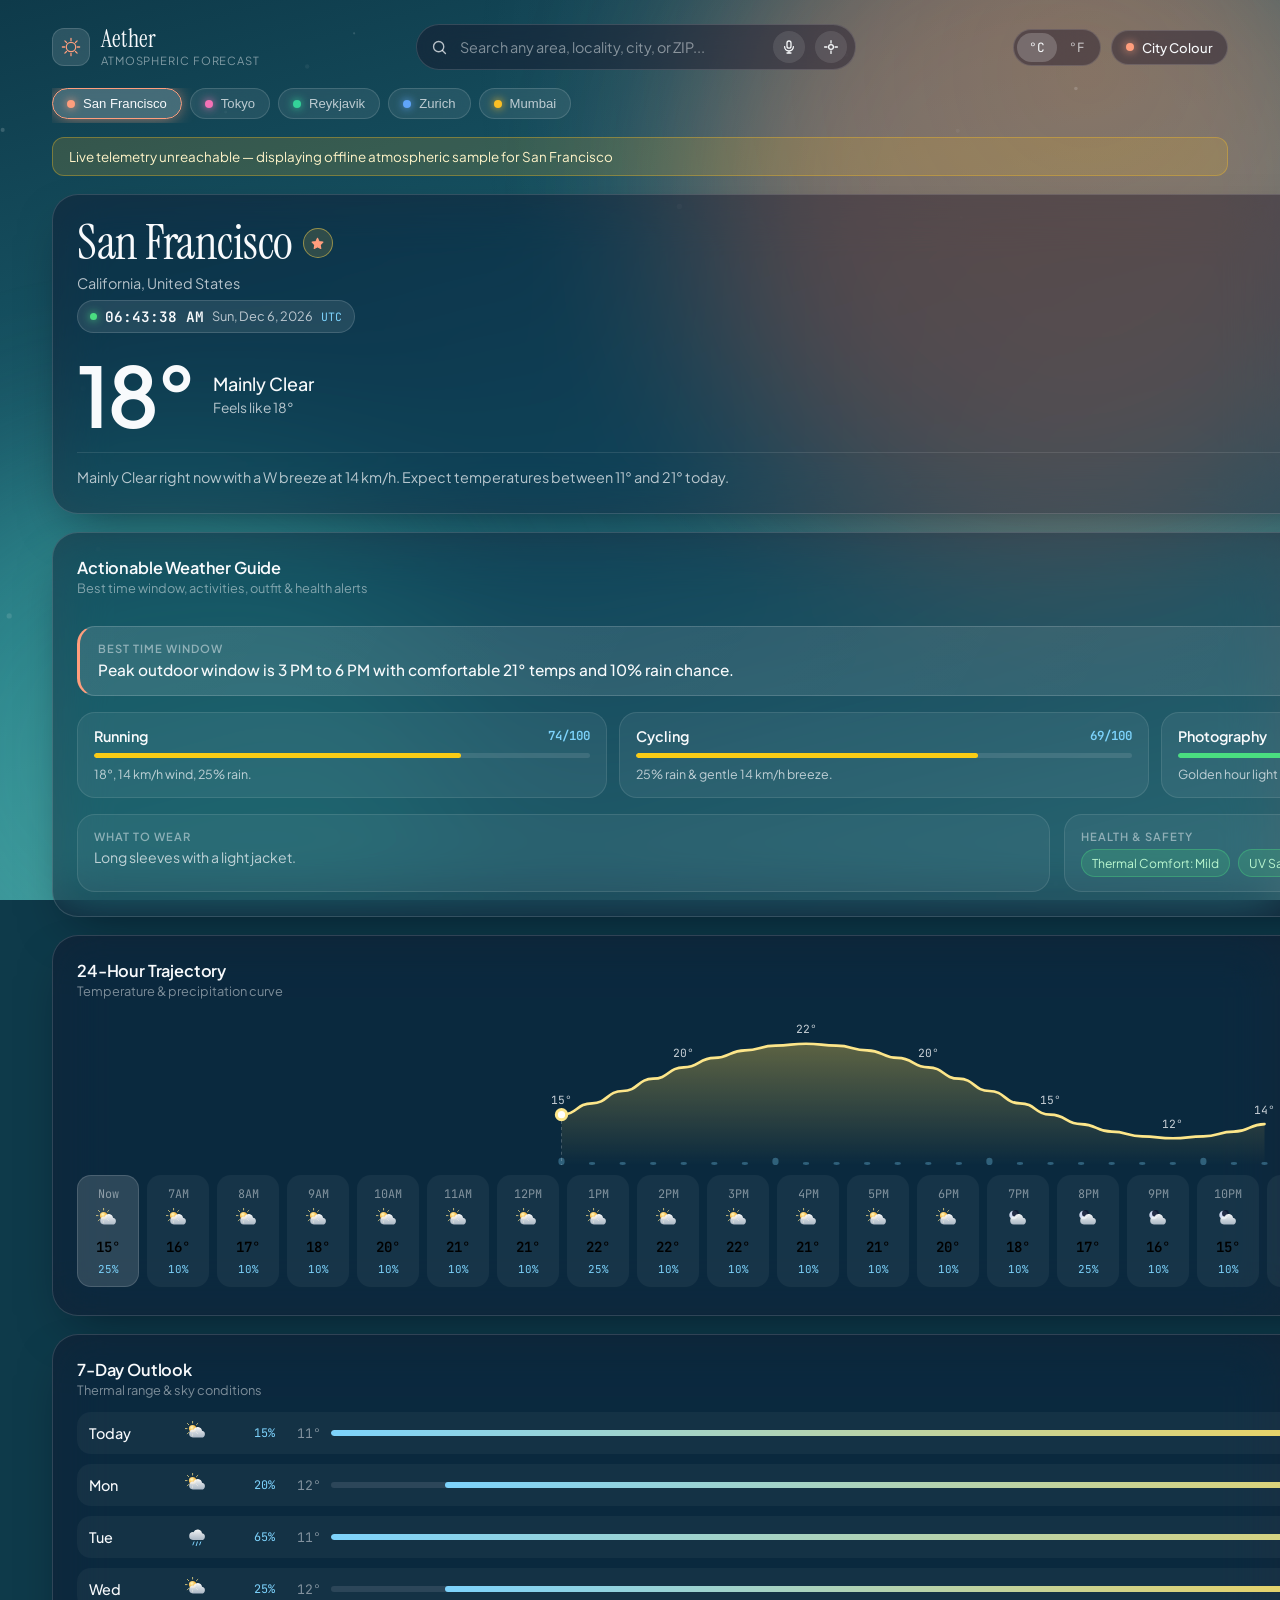
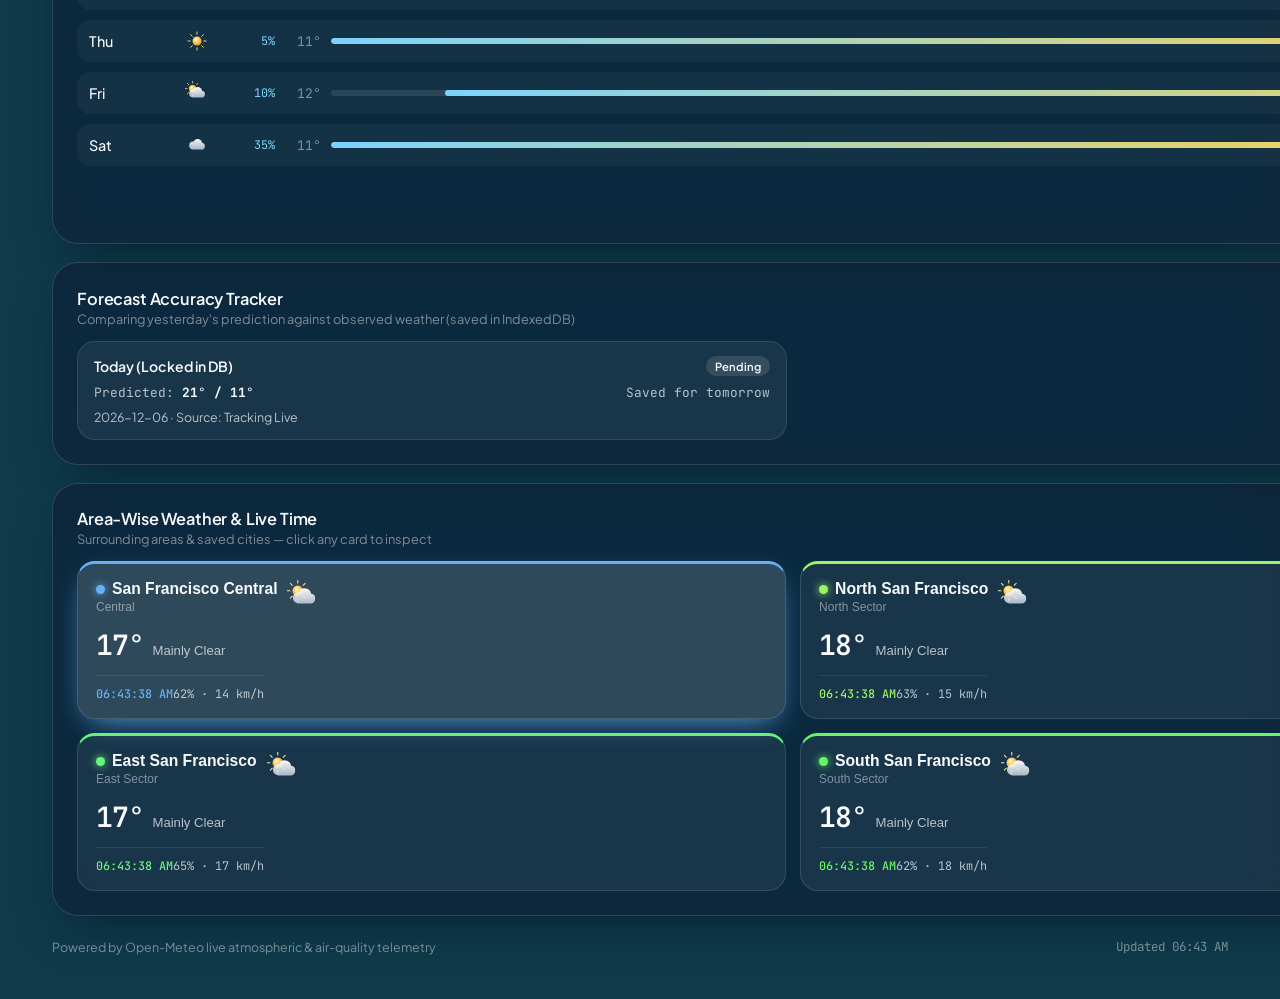
==== commit cd40a856: "Add Google site verification meta tag" ====
--- a/index.html
+++ b/index.html
@@ -11,6 +11,7 @@
     rel="stylesheet"
   />
   <link rel="stylesheet" href="styles.css" />
+  <meta name="google-site-verification" content="Qh2l3aE96vFD18pqZ8OpEtOk4k6sYP7nXzr7A2NWGrQ" />
 </head>
 <body data-theme="clear-day">
   <!-- Shared SVG Gradients (avoids duplicate IDs across weather icons) -->
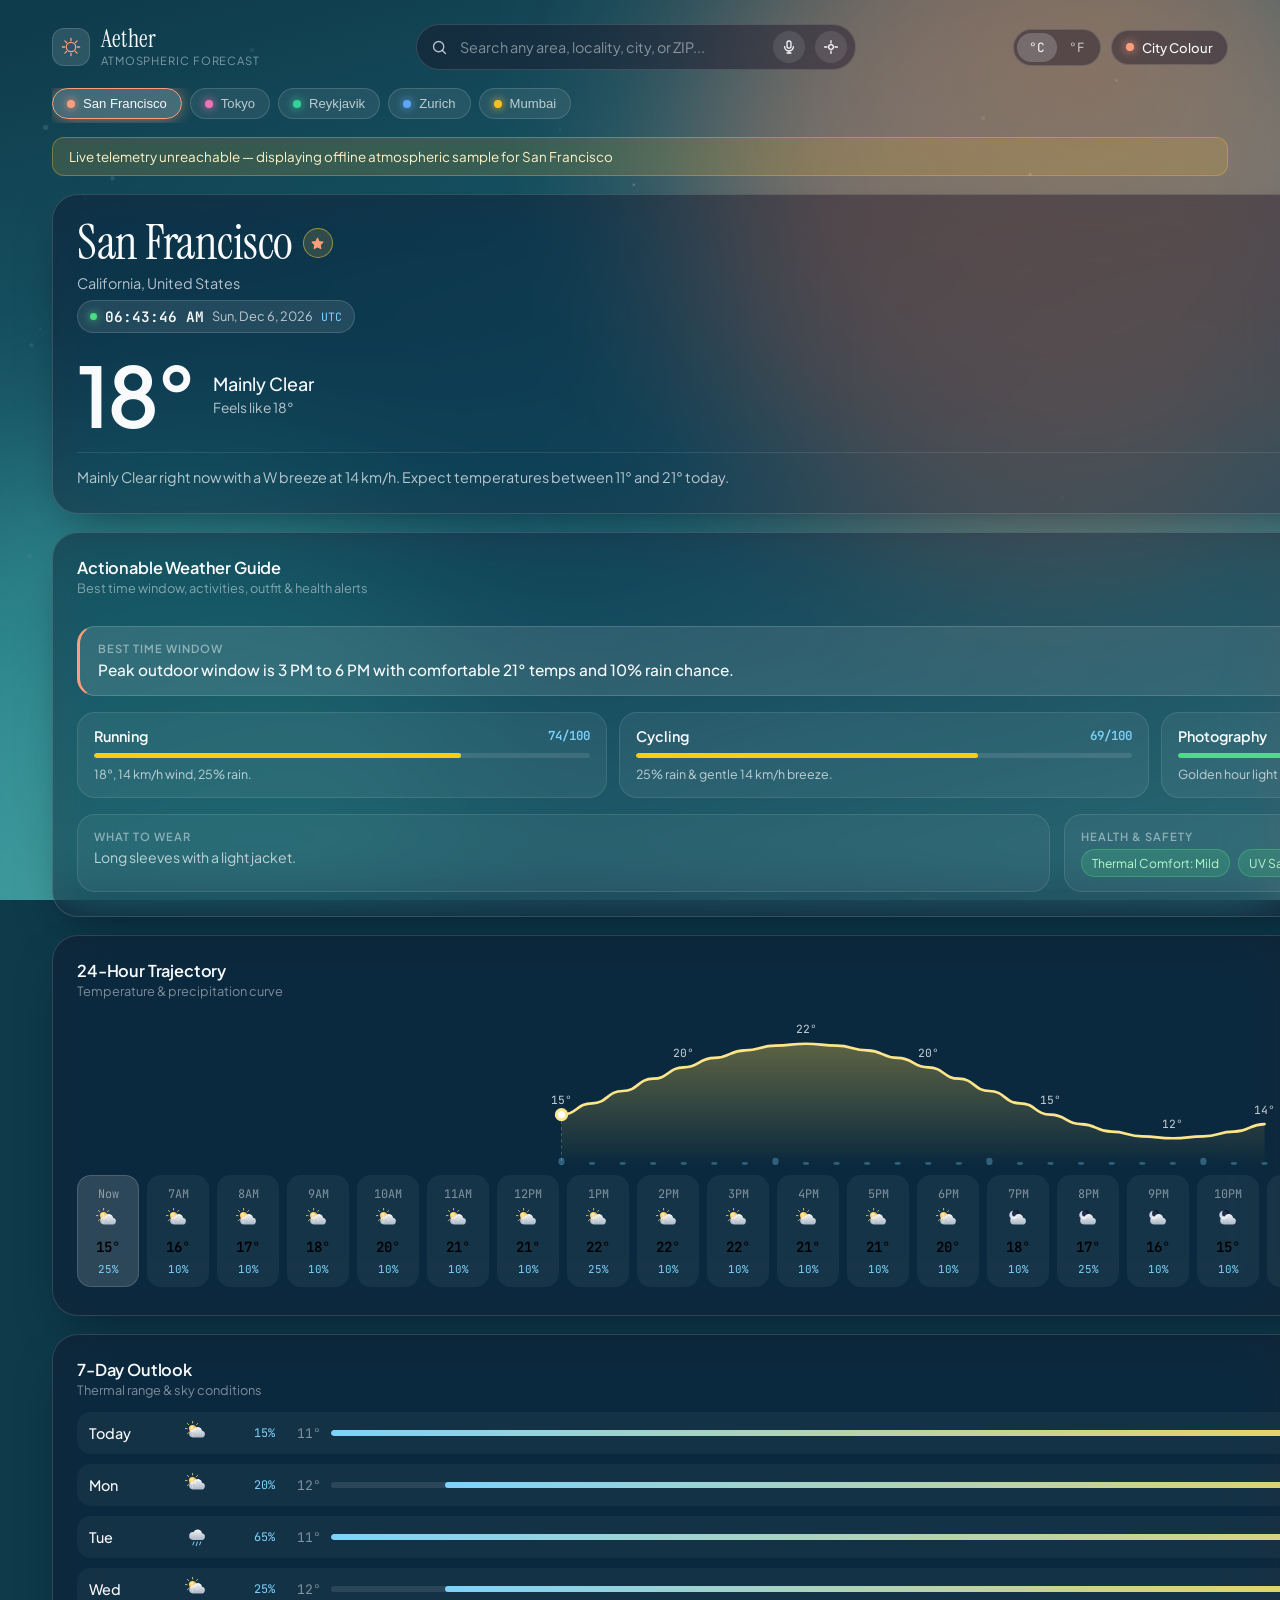
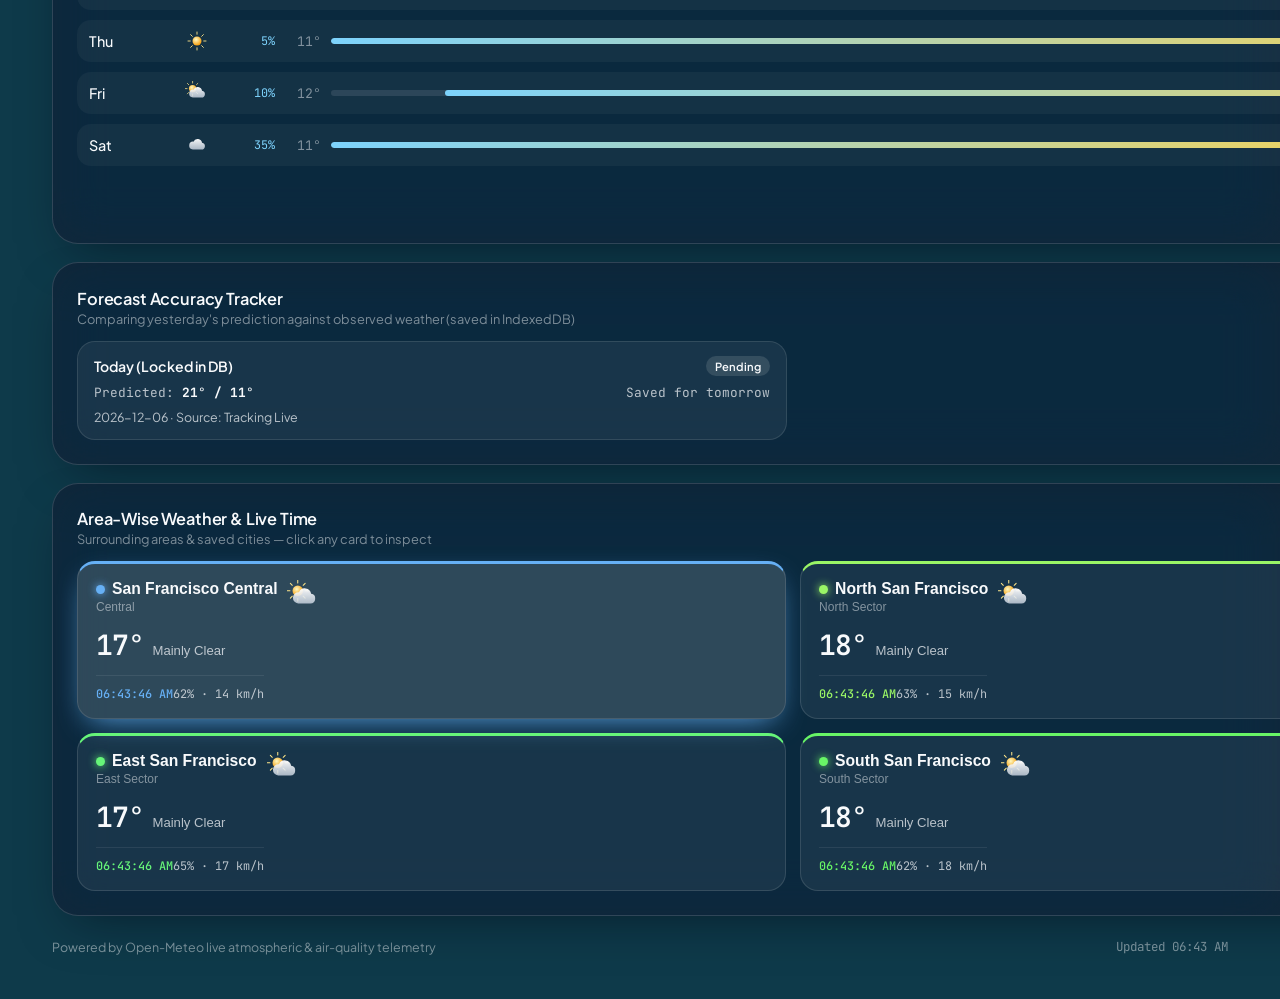
==== commit f4bb2451: "Update index.html" ====
--- a/index.html
+++ b/index.html
@@ -11,8 +11,7 @@
     rel="stylesheet"
   />
   <link rel="stylesheet" href="styles.css" />
-  <meta name="google-site-verification" content="Qh2l3aE96vFD18pqZ8OpEtOk4k6sYP7nXzr7A2NWGrQ" />
-</head>
+ <meta name="google-site-verification" content="HqZhBrdrYgYrEZTSorujd561pz-GhjT9d3_-ivF06JQ" />
 <body data-theme="clear-day">
   <!-- Shared SVG Gradients (avoids duplicate IDs across weather icons) -->
   <svg width="0" height="0" style="position:absolute;overflow:hidden" aria-hidden="true">
